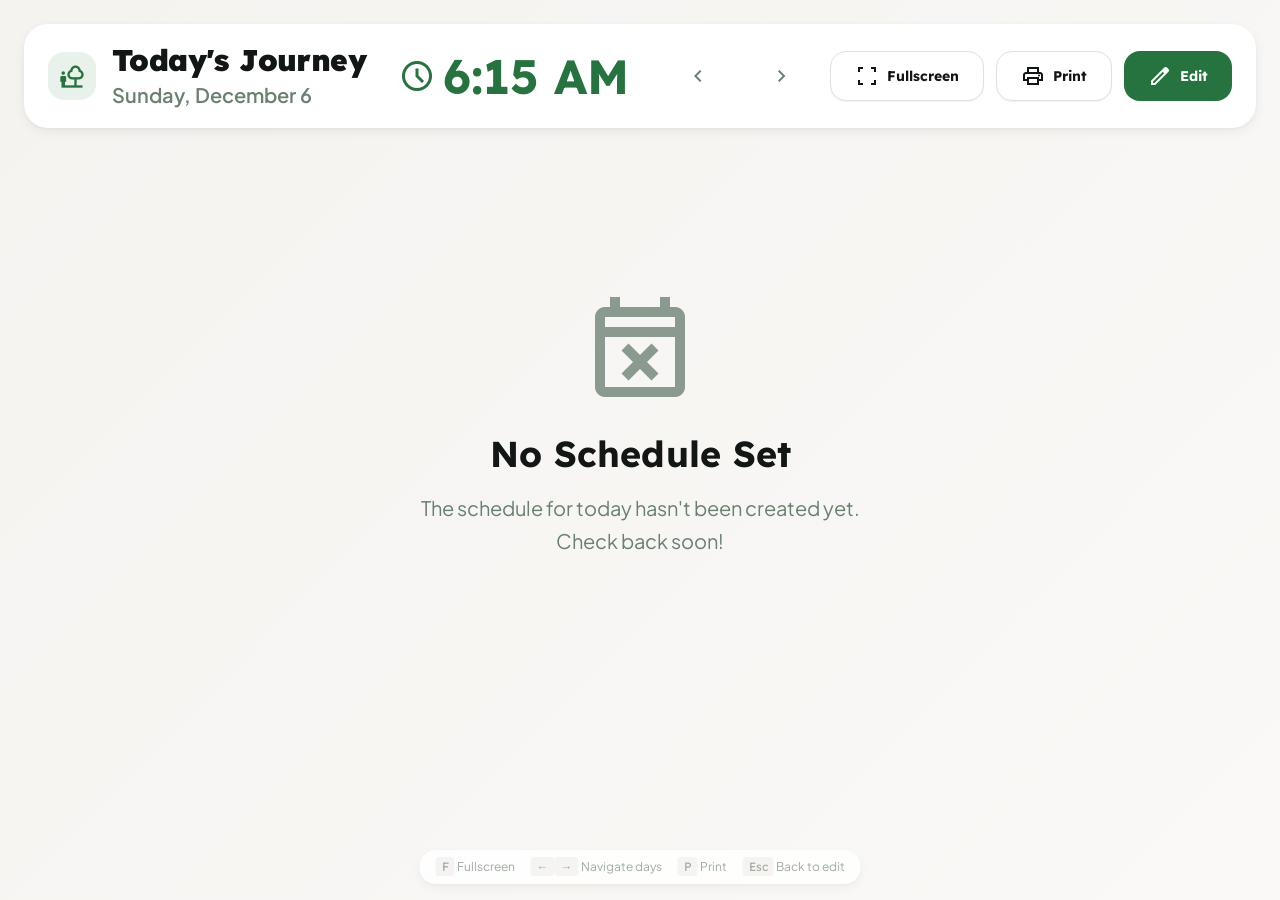
==== display.html @ 70a9ff94 "feat: add student display mode with auto-highlighting - Create display.html for student-facing view " ====
<!DOCTYPE html>
<html lang="en">
<head>
    <meta charset="UTF-8">
    <meta name="viewport" content="width=device-width, initial-scale=1.0">
    <title>Today's Schedule - Learning Circle</title>
    <meta name="description" content="Student view of today's schedule">

    <!-- Fonts -->
    <link rel="preconnect" href="https://fonts.googleapis.com">
    <link rel="preconnect" href="https://fonts.gstatic.com" crossorigin>
    <link href="https://fonts.googleapis.com/css2?family=Lexend:wght@400;500;600;700;800;900&family=Plus+Jakarta+Sans:wght@400;500;600;700&display=swap" rel="stylesheet">
    <link href="https://fonts.googleapis.com/css2?family=Material+Symbols+Outlined:wght@400;500;600&display=swap" rel="stylesheet">

    <!-- Styles -->
    <link rel="stylesheet" href="styles/main.css">
    <link rel="stylesheet" href="styles/display.css">

    <style>
        /* Additional display-specific adjustments */
        body {
            background: var(--color-bg-base);
        }
    </style>
</head>
<body>
    <div class="display-mode">
        <!-- Display Header -->
        <header class="display-header">
            <div class="display-title">
                <div class="site-logo-icon" style="width: 48px; height: 48px;">
                    <span class="material-symbols-outlined" style="font-size: 28px;">nature_people</span>
                </div>
                <div>
                    <h1>Today's Journey</h1>
                    <div class="display-date" id="display-date-label">Loading...</div>
                </div>
            </div>

            <div class="display-clock">
                <span class="material-symbols-outlined">schedule</span>
                <span id="display-clock-time">--:--</span>
            </div>

            <div class="display-actions">
                <button class="btn btn-ghost" id="display-prev-day" title="Previous day (←)">
                    <span class="material-symbols-outlined">chevron_left</span>
                </button>
                <button class="btn btn-ghost" id="display-next-day" title="Next day (→)">
                    <span class="material-symbols-outlined">chevron_right</span>
                </button>
                <button class="btn btn-secondary" id="toggle-fullscreen" title="Fullscreen (F)">
                    <span class="material-symbols-outlined">fullscreen</span>
                    <span>Fullscreen</span>
                </button>
                <button class="btn btn-secondary" id="print-schedule" title="Print (P)">
                    <span class="material-symbols-outlined">print</span>
                    <span>Print</span>
                </button>
                <button class="btn btn-primary" id="back-to-builder" title="Edit mode (Esc)">
                    <span class="material-symbols-outlined">edit</span>
                    <span>Edit</span>
                </button>
            </div>
        </header>

        <!-- Schedule Display -->
        <main id="display-schedule" class="display-schedule">
            <!-- Schedule blocks populated by JS -->
        </main>

        <!-- Keyboard shortcuts hint (shown briefly) -->
        <div class="keyboard-hints" style="
            position: fixed;
            bottom: var(--space-4);
            left: 50%;
            transform: translateX(-50%);
            display: flex;
            gap: var(--space-4);
            padding: var(--space-2) var(--space-4);
            background: var(--color-bg-surface);
            border-radius: var(--radius-lg);
            box-shadow: var(--shadow-md);
            font-size: var(--text-xs);
            color: var(--color-text-muted);
            opacity: 0.8;
        ">
            <span><kbd style="background: var(--color-bg-base); padding: 2px 6px; border-radius: 4px; font-family: var(--font-display);">F</kbd> Fullscreen</span>
            <span><kbd style="background: var(--color-bg-base); padding: 2px 6px; border-radius: 4px; font-family: var(--font-display);">←</kbd><kbd style="background: var(--color-bg-base); padding: 2px 6px; border-radius: 4px; font-family: var(--font-display);">→</kbd> Navigate days</span>
            <span><kbd style="background: var(--color-bg-base); padding: 2px 6px; border-radius: 4px; font-family: var(--font-display);">P</kbd> Print</span>
            <span><kbd style="background: var(--color-bg-base); padding: 2px 6px; border-radius: 4px; font-family: var(--font-display);">Esc</kbd> Back to edit</span>
        </div>
    </div>

    <!-- Scripts -->
    <script src="scripts/main.js"></script>
    <script src="scripts/schedule-data.js"></script>
    <script src="scripts/schedule-display.js"></script>
</body>
</html>
---- styles/main.css ----
/* ===========================================
   Main Styles - Learning Circle Classroom
   Global styles, typography, navigation
   =========================================== */

@import url('./variables.css');

/* ===== Reset & Base ===== */
*,
*::before,
*::after {
    box-sizing: border-box;
    margin: 0;
    padding: 0;
}

html {
    font-size: 16px;
    scroll-behavior: smooth;
    -webkit-font-smoothing: antialiased;
    -moz-osx-font-smoothing: grayscale;
}

body {
    font-family: var(--font-body);
    background-color: var(--color-bg-base);
    color: var(--color-text-primary);
    line-height: var(--leading-normal);
    min-height: 100vh;
    display: flex;
    flex-direction: column;
}

/* ===== Typography ===== */
h1, h2, h3, h4, h5, h6 {
    font-family: var(--font-display);
    font-weight: 700;
    line-height: var(--leading-tight);
    color: var(--color-text-primary);
}

h1 {
    font-size: var(--text-4xl);
    font-weight: 900;
    letter-spacing: -0.02em;
}

h2 {
    font-size: var(--text-2xl);
    font-weight: 700;
}

h3 {
    font-size: var(--text-xl);
    font-weight: 700;
}

h4 {
    font-size: var(--text-lg);
    font-weight: 600;
}

p {
    color: var(--color-text-secondary);
    line-height: var(--leading-relaxed);
}

a {
    color: var(--color-primary);
    text-decoration: none;
    transition: color var(--transition-fast);
}

a:hover {
    color: var(--color-primary-light);
}

/* ===== Focus States (Accessibility) ===== */
:focus-visible {
    outline: 3px solid var(--color-primary);
    outline-offset: 2px;
}

button:focus-visible,
a:focus-visible {
    outline: 3px solid var(--color-primary);
    outline-offset: 2px;
}

/* ===== Utility Classes ===== */
.font-display {
    font-family: var(--font-display);
}

.font-body {
    font-family: var(--font-body);
}

.container {
    width: 100%;
    max-width: var(--max-width);
    margin: 0 auto;
    padding: 0 var(--space-6);
}

.container-narrow {
    max-width: var(--max-width-narrow);
}

/* ===== Buttons ===== */
.btn {
    display: inline-flex;
    align-items: center;
    justify-content: center;
    gap: var(--space-2);
    font-family: var(--font-display);
    font-weight: 700;
    font-size: var(--text-sm);
    padding: var(--space-3) var(--space-6);
    border-radius: var(--radius-lg);
    border: none;
    cursor: pointer;
    transition: all var(--transition-base);
    text-decoration: none;
}

.btn:disabled {
    opacity: 0.5;
    cursor: not-allowed;
}

.btn-primary {
    background-color: var(--color-primary);
    color: var(--color-text-inverse);
    box-shadow: var(--shadow-sm);
}

.btn-primary:hover:not(:disabled) {
    background-color: var(--color-primary-light);
    box-shadow: var(--shadow-primary);
    transform: translateY(-1px);
}

.btn-primary:active:not(:disabled) {
    transform: translateY(0);
    box-shadow: var(--shadow-sm);
}

.btn-secondary {
    background-color: var(--color-bg-surface);
    color: var(--color-text-primary);
    border: 1px solid var(--color-border);
    box-shadow: var(--shadow-sm);
}

.btn-secondary:hover:not(:disabled) {
    border-color: var(--color-primary);
    color: var(--color-primary);
    box-shadow: var(--shadow-md);
}

.btn-ghost {
    background-color: transparent;
    color: var(--color-text-secondary);
}

.btn-ghost:hover:not(:disabled) {
    background-color: var(--color-primary-10);
    color: var(--color-primary);
}

.btn-lg {
    padding: var(--space-4) var(--space-8);
    font-size: var(--text-base);
}

.btn-sm {
    padding: var(--space-2) var(--space-4);
    font-size: var(--text-xs);
}

/* ===== Cards ===== */
.card {
    background-color: var(--color-bg-surface);
    border-radius: var(--radius-xl);
    box-shadow: var(--shadow-md);
    overflow: hidden;
    transition: all var(--transition-base);
}

.card:hover {
    box-shadow: var(--shadow-lg);
}

.card-body {
    padding: var(--space-6);
}

/* ===== Header / Navigation ===== */
.site-header {
    position: sticky;
    top: 0;
    z-index: var(--z-sticky);
    background-color: var(--color-bg-overlay);
    backdrop-filter: blur(12px);
    -webkit-backdrop-filter: blur(12px);
    border-bottom: 1px solid var(--color-border);
    height: var(--header-height);
}

.site-header .container {
    display: flex;
    align-items: center;
    justify-content: space-between;
    height: 100%;
}

.site-logo {
    display: flex;
    align-items: center;
    gap: var(--space-3);
    text-decoration: none;
}

.site-logo-icon {
    width: 40px;
    height: 40px;
    display: flex;
    align-items: center;
    justify-content: center;
    background-color: var(--color-primary-10);
    color: var(--color-primary);
    border-radius: var(--radius-lg);
}

.site-logo-text {
    display: flex;
    flex-direction: column;
}

.site-logo-name {
    font-family: var(--font-display);
    font-weight: 700;
    font-size: var(--text-lg);
    color: var(--color-text-primary);
    line-height: 1.2;
}

.site-logo-subtitle {
    font-size: var(--text-xs);
    color: var(--color-muted-green);
    font-weight: 500;
}

/* Main Navigation */
.main-nav {
    display: none;
    align-items: center;
    gap: var(--space-8);
}

@media (min-width: 768px) {
    .main-nav {
        display: flex;
    }
}

.nav-link {
    font-family: var(--font-display);
    font-size: var(--text-sm);
    font-weight: 500;
    color: var(--color-muted-green);
    text-decoration: none;
    padding: var(--space-2) 0;
    border-bottom: 2px solid transparent;
    transition: all var(--transition-fast);
}

.nav-link:hover {
    color: var(--color-primary);
}

.nav-link.active {
    color: var(--color-primary);
    font-weight: 600;
    border-bottom-color: var(--color-primary);
}

/* Mobile Menu Button */
.mobile-menu-btn {
    display: flex;
    align-items: center;
    justify-content: center;
    width: 44px;
    height: 44px;
    background: none;
    border: none;
    color: var(--color-text-primary);
    cursor: pointer;
    border-radius: var(--radius-md);
}

.mobile-menu-btn:hover {
    background-color: var(--color-primary-10);
}

@media (min-width: 768px) {
    .mobile-menu-btn {
        display: none;
    }
}

/* Mobile Navigation Drawer */
.mobile-nav {
    display: none;
    position: fixed;
    top: var(--header-height);
    left: 0;
    right: 0;
    bottom: 0;
    background-color: var(--color-bg-surface);
    z-index: var(--z-modal);
    padding: var(--space-6);
    flex-direction: column;
    gap: var(--space-4);
}

.mobile-nav.open {
    display: flex;
}

@media (min-width: 768px) {
    .mobile-nav {
        display: none !important;
    }
}

.mobile-nav .nav-link {
    font-size: var(--text-lg);
    padding: var(--space-4);
    border-radius: var(--radius-lg);
    border-bottom: none;
}

.mobile-nav .nav-link:hover,
.mobile-nav .nav-link.active {
    background-color: var(--color-primary-10);
}

/* ===== Footer ===== */
.site-footer {
    margin-top: auto;
    background-color: var(--color-bg-surface);
    border-top: 1px solid var(--color-border);
    padding: var(--space-12) 0;
}

.footer-content {
    display: grid;
    grid-template-columns: 1fr;
    gap: var(--space-8);
}

@media (min-width: 768px) {
    .footer-content {
        grid-template-columns: 2fr 1fr 1fr;
    }
}

.footer-brand {
    display: flex;
    flex-direction: column;
    gap: var(--space-4);
}

.footer-brand p {
    max-width: 360px;
    font-size: var(--text-sm);
}

.footer-section h4 {
    font-size: var(--text-sm);
    font-weight: 700;
    margin-bottom: var(--space-4);
    color: var(--color-text-primary);
}

.footer-links {
    list-style: none;
    display: flex;
    flex-direction: column;
    gap: var(--space-3);
}

.footer-links a {
    font-size: var(--text-sm);
    color: var(--color-text-secondary);
}

.footer-links a:hover {
    color: var(--color-primary);
}

.footer-bottom {
    margin-top: var(--space-8);
    padding-top: var(--space-8);
    border-top: 1px solid var(--color-border);
    text-align: center;
    font-size: var(--text-xs);
    color: var(--color-text-muted);
}

/* ===== Main Content Area ===== */
.main-content {
    flex: 1;
    padding: var(--space-8) 0;
}

/* ===== Page Hero ===== */
.page-hero {
    position: relative;
    height: 480px;
    border-radius: var(--radius-xl);
    overflow: hidden;
    margin-bottom: var(--space-12);
    box-shadow: var(--shadow-lg);
}

.page-hero-bg {
    position: absolute;
    inset: 0;
    background-size: cover;
    background-position: center;
    transition: transform 0.7s ease;
}

.page-hero:hover .page-hero-bg {
    transform: scale(1.05);
}

.page-hero-overlay {
    position: absolute;
    inset: 0;
    background: linear-gradient(rgba(0, 0, 0, 0.2), rgba(0, 0, 0, 0.5));
}

.page-hero-content {
    position: relative;
    z-index: 1;
    height: 100%;
    display: flex;
    flex-direction: column;
    align-items: center;
    justify-content: center;
    text-align: center;
    padding: var(--space-8);
    color: white;
}

.page-hero-content h1 {
    color: white;
    font-size: var(--text-5xl);
    margin-bottom: var(--space-4);
}

.page-hero-content p {
    color: rgba(255, 255, 255, 0.9);
    font-size: var(--text-xl);
    max-width: 640px;
    margin-bottom: var(--space-8);
}

.page-hero-actions {
    display: flex;
    gap: var(--space-4);
    flex-wrap: wrap;
    justify-content: center;
}

/* ===== Section Styles ===== */
.section {
    margin-bottom: var(--space-12);
}

.section-header {
    display: flex;
    align-items: center;
    justify-content: space-between;
    margin-bottom: var(--space-6);
}

.section-title {
    font-size: var(--text-2xl);
}

/* ===== Grid Layouts ===== */
.grid {
    display: grid;
    gap: var(--space-6);
}

.grid-2 {
    grid-template-columns: repeat(1, 1fr);
}

.grid-3 {
    grid-template-columns: repeat(1, 1fr);
}

@media (min-width: 640px) {
    .grid-2 {
        grid-template-columns: repeat(2, 1fr);
    }
}

@media (min-width: 768px) {
    .grid-3 {
        grid-template-columns: repeat(3, 1fr);
    }
}

/* ===== Icon Styles ===== */
.icon {
    display: inline-flex;
    align-items: center;
    justify-content: center;
}

.icon-box {
    width: 48px;
    height: 48px;
    border-radius: var(--radius-lg);
    display: flex;
    align-items: center;
    justify-content: center;
    transition: all var(--transition-base);
}

.icon-box-primary {
    background-color: var(--color-primary-10);
    color: var(--color-primary);
}

.icon-box-sky {
    background-color: var(--color-sky-blue-10);
    color: var(--color-sky-blue);
}

.icon-box-earth {
    background-color: var(--color-earth-brown-10);
    color: var(--color-earth-brown);
}

.icon-box-ochre {
    background-color: var(--color-ochre-10);
    color: var(--color-ochre);
}

/* ===== Material Icons Font Config ===== */
.material-symbols-outlined {
    font-variation-settings: 'FILL' 0, 'wght' 400, 'GRAD' 0, 'opsz' 24;
}

/* ===== Accessibility ===== */
.sr-only {
    position: absolute;
    width: 1px;
    height: 1px;
    padding: 0;
    margin: -1px;
    overflow: hidden;
    clip: rect(0, 0, 0, 0);
    white-space: nowrap;
    border: 0;
}

/* Skip to content link */
.skip-link {
    position: absolute;
    top: -100%;
    left: var(--space-4);
    z-index: 9999;
    padding: var(--space-3) var(--space-6);
    background: var(--color-primary);
    color: white;
    border-radius: var(--radius-md);
    font-weight: 600;
}

.skip-link:focus {
    top: var(--space-4);
}

/* ===== Animations ===== */
@keyframes fadeIn {
    from {
        opacity: 0;
    }
    to {
        opacity: 1;
    }
}

@keyframes slideUp {
    from {
        opacity: 0;
        transform: translateY(20px);
    }
    to {
        opacity: 1;
        transform: translateY(0);
    }
}

@keyframes pulse {
    0%, 100% {
        opacity: 1;
    }
    50% {
        opacity: 0.6;
    }
}

.animate-fade-in {
    animation: fadeIn var(--transition-slow) ease forwards;
}

.animate-slide-up {
    animation: slideUp var(--transition-slow) ease forwards;
}

.animate-pulse {
    animation: pulse 2s ease-in-out infinite;
}

/* ===== Print Styles ===== */
@media print {
    .site-header,
    .site-footer,
    .btn,
    .no-print {
        display: none !important;
    }

    body {
        background: white;
        color: black;
    }

    .card {
        box-shadow: none;
        border: 1px solid #ddd;
    }
}
---- styles/display.css ----
/* ===========================================
   Student Display Mode Styles
   Large visuals, minimal clutter, high contrast
   Optimized for smartboard/projector viewing
   =========================================== */

/* ===== Display Mode Container ===== */
.display-mode {
    min-height: 100vh;
    background: linear-gradient(135deg, var(--color-bg-base) 0%, var(--color-bg-elevated) 100%);
    padding: var(--space-6);
}

.display-mode.fullscreen {
    padding: var(--space-4);
}

/* ===== Display Header ===== */
.display-header {
    display: flex;
    align-items: center;
    justify-content: space-between;
    padding: var(--space-4) var(--space-6);
    background: var(--color-bg-surface);
    border-radius: var(--radius-xl);
    box-shadow: var(--shadow-md);
    margin-bottom: var(--space-6);
}

.display-title {
    display: flex;
    align-items: center;
    gap: var(--space-4);
}

.display-title h1 {
    font-size: var(--text-3xl);
    font-weight: 900;
}

.display-date {
    font-size: var(--text-xl);
    color: var(--color-text-secondary);
    font-weight: 600;
}

.display-clock {
    font-family: var(--font-display);
    font-size: var(--text-4xl);
    font-weight: 700;
    color: var(--color-primary);
    display: flex;
    align-items: center;
    gap: var(--space-2);
}

.display-clock .material-symbols-outlined {
    font-size: 36px;
}

.display-actions {
    display: flex;
    gap: var(--space-3);
}

/* ===== Schedule Display Grid ===== */
.display-schedule {
    display: flex;
    flex-direction: column;
    gap: var(--space-4);
}

/* ===== Display Block ===== */
.display-block {
    display: flex;
    align-items: center;
    gap: var(--space-6);
    padding: var(--space-6);
    background: var(--color-bg-surface);
    border-radius: var(--radius-xl);
    box-shadow: var(--shadow-md);
    border-left: 8px solid var(--block-color, var(--color-primary));
    transition: all 0.5s ease;
    position: relative;
    overflow: hidden;
}

.display-block::before {
    content: '';
    position: absolute;
    top: 0;
    left: 0;
    right: 0;
    bottom: 0;
    background: linear-gradient(90deg, var(--block-color) 0%, transparent 100%);
    opacity: 0;
    transition: opacity 0.5s ease;
    pointer-events: none;
}

/* Current block - highly visible */
.display-block.is-current {
    transform: scale(1.02);
    box-shadow:
        0 0 0 4px var(--color-primary),
        var(--shadow-xl);
    background: linear-gradient(90deg, var(--color-primary-10) 0%, var(--color-bg-surface) 100%);
}

.display-block.is-current::before {
    opacity: 0.05;
}

.display-block.is-current .display-block-time {
    color: var(--color-primary);
}

/* Completed blocks - subtle */
.display-block.is-completed {
    opacity: 0.5;
}

.display-block.is-completed .display-block-icon {
    filter: grayscale(50%);
}

/* Upcoming blocks - normal */
.display-block.is-upcoming {
    opacity: 0.9;
}

/* ===== Block Order Number ===== */
.display-block-order {
    width: 60px;
    height: 60px;
    border-radius: 50%;
    background: var(--color-bg-base);
    display: flex;
    align-items: center;
    justify-content: center;
    font-family: var(--font-display);
    font-size: var(--text-2xl);
    font-weight: 900;
    color: var(--color-text-muted);
    flex-shrink: 0;
}

.display-block.is-current .display-block-order {
    background: var(--color-primary);
    color: white;
    box-shadow: var(--shadow-primary);
}

/* ===== Block Icon ===== */
.display-block-icon {
    width: 100px;
    height: 100px;
    border-radius: var(--radius-xl);
    display: flex;
    align-items: center;
    justify-content: center;
    padding: var(--space-4);
    flex-shrink: 0;
    transition: transform 0.3s ease;
}

.display-block.is-current .display-block-icon {
    transform: scale(1.1);
}

.display-block-icon img {
    width: 100%;
    height: 100%;
    object-fit: contain;
}

/* ===== Block Content ===== */
.display-block-content {
    flex: 1;
    min-width: 0;
}

.display-block-label {
    font-family: var(--font-display);
    font-size: var(--text-3xl);
    font-weight: 800;
    color: var(--color-text-primary);
    margin-bottom: var(--space-2);
    line-height: 1.2;
}

.display-block.is-current .display-block-label {
    color: var(--color-primary-dark);
}

.display-block-time {
    font-family: var(--font-display);
    font-size: var(--text-xl);
    font-weight: 600;
    color: var(--color-text-secondary);
    display: flex;
    align-items: center;
    gap: var(--space-2);
}

.display-block-time .material-symbols-outlined {
    font-size: 24px;
}

.display-block-duration {
    display: inline-flex;
    align-items: center;
    gap: var(--space-1);
    padding: var(--space-2) var(--space-3);
    background: var(--color-bg-base);
    border-radius: var(--radius-md);
    font-size: var(--text-base);
    color: var(--color-text-muted);
    margin-left: var(--space-3);
}

/* ===== Current Indicator ===== */
.current-indicator {
    display: none;
    align-items: center;
    gap: var(--space-2);
    padding: var(--space-2) var(--space-4);
    background: var(--color-primary);
    color: white;
    border-radius: var(--radius-full);
    font-family: var(--font-display);
    font-weight: 700;
    font-size: var(--text-sm);
    text-transform: uppercase;
    letter-spacing: 0.05em;
    animation: pulse 2s ease-in-out infinite;
}

.display-block.is-current .current-indicator {
    display: flex;
}

@keyframes pulse {
    0%, 100% {
        opacity: 1;
        transform: scale(1);
    }
    50% {
        opacity: 0.8;
        transform: scale(1.05);
    }
}

/* ===== Progress Bar ===== */
.display-block-progress {
    position: absolute;
    bottom: 0;
    left: 0;
    height: 6px;
    background: var(--color-primary);
    border-radius: 0 3px 3px 0;
    transition: width 1s linear;
}

/* ===== Empty State ===== */
.display-empty {
    display: flex;
    flex-direction: column;
    align-items: center;
    justify-content: center;
    min-height: 60vh;
    text-align: center;
    padding: var(--space-12);
}

.display-empty .material-symbols-outlined {
    font-size: 120px;
    color: var(--color-text-muted);
    margin-bottom: var(--space-6);
}

.display-empty h2 {
    font-size: var(--text-4xl);
    margin-bottom: var(--space-4);
}

.display-empty p {
    font-size: var(--text-xl);
    max-width: 480px;
}

/* ===== Fullscreen Mode ===== */
.display-mode.fullscreen .display-header {
    padding: var(--space-3) var(--space-4);
    margin-bottom: var(--space-4);
}

.display-mode.fullscreen .display-title h1 {
    font-size: var(--text-2xl);
}

.display-mode.fullscreen .display-block {
    padding: var(--space-4);
    gap: var(--space-4);
}

.display-mode.fullscreen .display-block-icon {
    width: 80px;
    height: 80px;
}

.display-mode.fullscreen .display-block-label {
    font-size: var(--text-2xl);
}

.display-mode.fullscreen .display-block-order {
    width: 48px;
    height: 48px;
    font-size: var(--text-xl);
}

/* ===== Large Display Mode (for projector) ===== */
@media (min-width: 1200px) {
    .display-block-icon {
        width: 120px;
        height: 120px;
    }

    .display-block-label {
        font-size: var(--text-4xl);
    }

    .display-block-time {
        font-size: var(--text-2xl);
    }

    .display-clock {
        font-size: var(--text-5xl);
    }
}

/* ===== Print Styles ===== */
@media print {
    .display-mode {
        background: white;
        padding: 0;
    }

    .display-header {
        box-shadow: none;
        border: 1px solid #ddd;
    }

    .display-actions {
        display: none;
    }

    .display-block {
        box-shadow: none;
        border: 1px solid #ddd;
        break-inside: avoid;
    }

    .display-block.is-current {
        box-shadow: none;
        border: 3px solid var(--color-primary);
    }
}

/* ===== Animations ===== */
@keyframes slideIn {
    from {
        opacity: 0;
        transform: translateX(-20px);
    }
    to {
        opacity: 1;
        transform: translateX(0);
    }
}

.display-block {
    animation: slideIn 0.5s ease forwards;
}

.display-block:nth-child(1) { animation-delay: 0.05s; }
.display-block:nth-child(2) { animation-delay: 0.1s; }
.display-block:nth-child(3) { animation-delay: 0.15s; }
.display-block:nth-child(4) { animation-delay: 0.2s; }
.display-block:nth-child(5) { animation-delay: 0.25s; }
.display-block:nth-child(6) { animation-delay: 0.3s; }
.display-block:nth-child(7) { animation-delay: 0.35s; }
.display-block:nth-child(8) { animation-delay: 0.4s; }
.display-block:nth-child(9) { animation-delay: 0.45s; }
.display-block:nth-child(10) { animation-delay: 0.5s; }

/* ===== Break Blocks - Distinct Style ===== */
.display-block.is-break {
    border-left-color: var(--color-ochre);
    background: linear-gradient(90deg, var(--color-ochre-10) 0%, var(--color-bg-surface) 30%);
}

.display-block.is-break.is-current {
    box-shadow:
        0 0 0 4px var(--color-ochre),
        var(--shadow-xl);
}

.display-block.is-break .display-block-order {
    background: var(--color-ochre-10);
    color: var(--color-ochre);
}

.display-block.is-break.is-current .display-block-order {
    background: var(--color-ochre);
    color: white;
}

.display-block.is-break .current-indicator {
    background: var(--color-ochre);
}
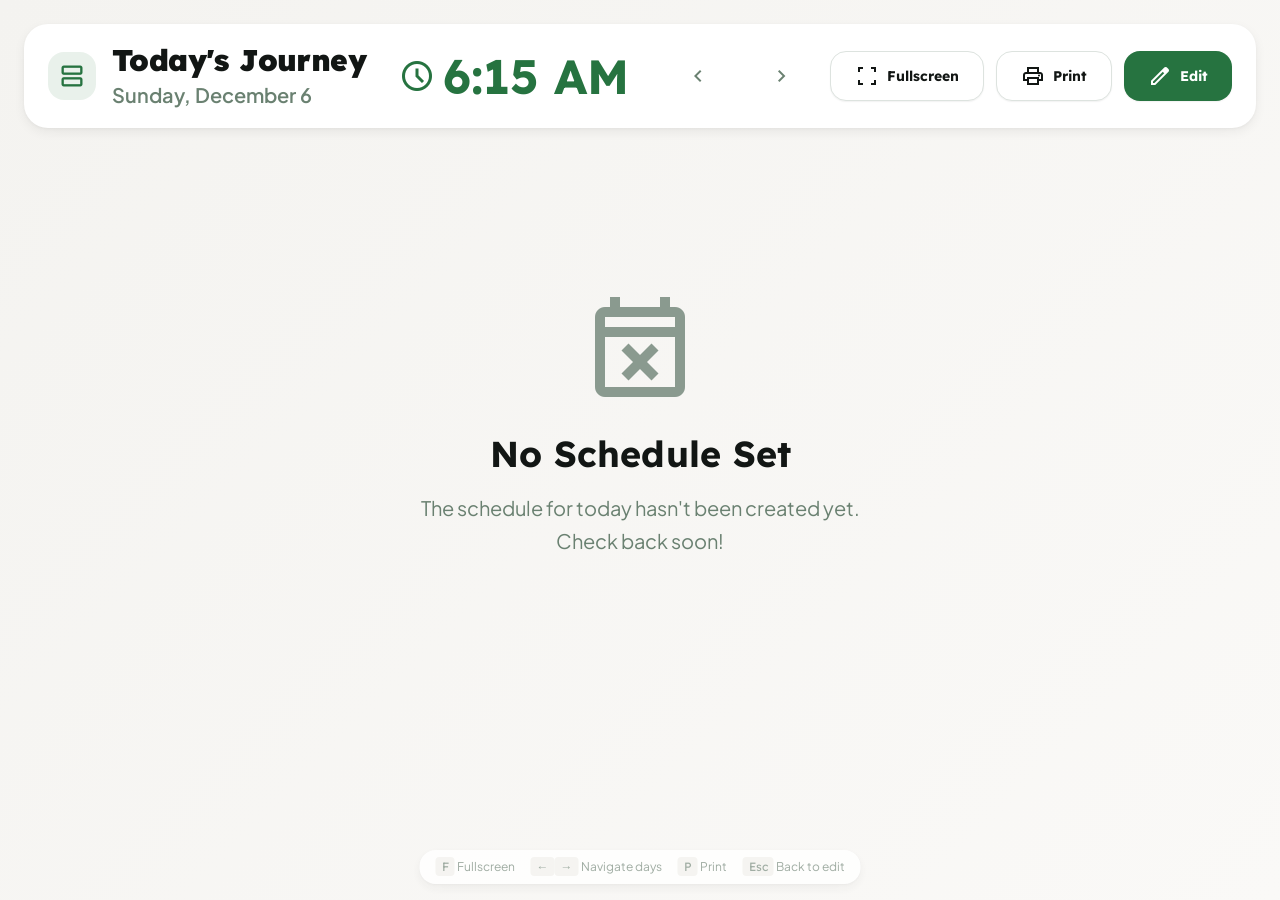
==== commit d0b292c8: "refactor: redesign homepage as teacher tools dashboard - Redesign index.html as a clean teacher tool" ====
--- a/display.html
+++ b/display.html
@@ -3,8 +3,11 @@
 <head>
     <meta charset="UTF-8">
     <meta name="viewport" content="width=device-width, initial-scale=1.0">
-    <title>Today's Schedule - Learning Circle</title>
+    <title>Student Display - Teacher Tools</title>
     <meta name="description" content="Student view of today's schedule">
+
+    <!-- Favicon -->
+    <link rel="icon" type="image/svg+xml" href="favicon.svg">
 
     <!-- Fonts -->
     <link rel="preconnect" href="https://fonts.googleapis.com">
@@ -29,7 +32,7 @@
         <header class="display-header">
             <div class="display-title">
                 <div class="site-logo-icon" style="width: 48px; height: 48px;">
-                    <span class="material-symbols-outlined" style="font-size: 28px;">nature_people</span>
+                    <span class="material-symbols-outlined" style="font-size: 28px;">view_agenda</span>
                 </div>
                 <div>
                     <h1>Today's Journey</h1>
--- a/styles/display.css
+++ b/styles/display.css
@@ -76,10 +76,14 @@
     align-items: center;
     gap: var(--space-6);
     padding: var(--space-6);
-    background: var(--color-bg-surface);
+    background: linear-gradient(135deg,
+        var(--color-bg-surface) 0%,
+        color-mix(in srgb, var(--block-color, var(--color-primary)) 6%, var(--color-bg-base)) 100%);
     border-radius: var(--radius-xl);
-    box-shadow: var(--shadow-md);
-    border-left: 8px solid var(--block-color, var(--color-primary));
+    box-shadow:
+        0 4px 16px rgba(0, 0, 0, 0.06),
+        0 2px 4px rgba(0, 0, 0, 0.03);
+    border-left: 10px solid var(--block-color, var(--color-primary));
     transition: all 0.5s ease;
     position: relative;
     overflow: hidden;
@@ -89,89 +93,136 @@
     content: '';
     position: absolute;
     top: 0;
+    right: 0;
+    width: 200px;
+    height: 100%;
+    background: linear-gradient(90deg, transparent 0%, color-mix(in srgb, var(--block-color, var(--color-primary)) 10%, transparent) 100%);
+    pointer-events: none;
+}
+
+.display-block::after {
+    content: '';
+    position: absolute;
+    top: 0;
     left: 0;
-    right: 0;
-    bottom: 0;
-    background: linear-gradient(90deg, var(--block-color) 0%, transparent 100%);
-    opacity: 0;
-    transition: opacity 0.5s ease;
-    pointer-events: none;
+    width: 100%;
+    height: 4px;
+    background: linear-gradient(90deg,
+        var(--block-color, var(--color-primary)) 0%,
+        color-mix(in srgb, var(--block-color, var(--color-primary)) 50%, white) 50%,
+        transparent 100%);
+    opacity: 0.6;
 }
 
 /* Current block - highly visible */
 .display-block.is-current {
-    transform: scale(1.02);
-    box-shadow:
-        0 0 0 4px var(--color-primary),
-        var(--shadow-xl);
-    background: linear-gradient(90deg, var(--color-primary-10) 0%, var(--color-bg-surface) 100%);
+    transform: scale(1.03);
+    box-shadow:
+        0 0 0 5px var(--block-color, var(--color-primary)),
+        0 12px 40px color-mix(in srgb, var(--block-color, var(--color-primary)) 30%, transparent),
+        0 4px 12px rgba(0, 0, 0, 0.08);
+    background: linear-gradient(135deg,
+        color-mix(in srgb, var(--block-color, var(--color-primary)) 12%, white) 0%,
+        color-mix(in srgb, var(--block-color, var(--color-primary)) 18%, var(--color-bg-base)) 100%);
+    border-left-width: 12px;
 }
 
 .display-block.is-current::before {
-    opacity: 0.05;
+    opacity: 1;
+    background: linear-gradient(90deg, transparent 0%, color-mix(in srgb, var(--block-color, var(--color-primary)) 15%, transparent) 100%);
+}
+
+.display-block.is-current::after {
+    opacity: 1;
+    height: 6px;
 }
 
 .display-block.is-current .display-block-time {
-    color: var(--color-primary);
+    color: var(--block-color, var(--color-primary));
+    font-weight: 700;
 }
 
 /* Completed blocks - subtle */
 .display-block.is-completed {
-    opacity: 0.5;
+    opacity: 0.55;
+    transform: scale(0.98);
 }
 
 .display-block.is-completed .display-block-icon {
-    filter: grayscale(50%);
+    filter: grayscale(40%) brightness(1.1);
 }
 
 /* Upcoming blocks - normal */
 .display-block.is-upcoming {
-    opacity: 0.9;
-}
-
-/* ===== Block Order Number ===== */
-.display-block-order {
-    width: 60px;
-    height: 60px;
-    border-radius: 50%;
-    background: var(--color-bg-base);
+    opacity: 0.92;
+}
+
+/* ===== Block Time Badge (replaces order number) ===== */
+.display-block-time-badge {
+    min-width: 140px;
+    padding: var(--space-3) var(--space-4);
+    border-radius: var(--radius-lg);
+    background: linear-gradient(145deg,
+        color-mix(in srgb, var(--block-color, var(--color-primary)) 15%, var(--color-bg-base)) 0%,
+        color-mix(in srgb, var(--block-color, var(--color-primary)) 25%, var(--color-bg-base)) 100%);
     display: flex;
     align-items: center;
     justify-content: center;
     font-family: var(--font-display);
-    font-size: var(--text-2xl);
-    font-weight: 900;
-    color: var(--color-text-muted);
+    font-size: var(--text-lg);
+    font-weight: 700;
+    color: var(--block-color, var(--color-text-primary));
     flex-shrink: 0;
-}
-
-.display-block.is-current .display-block-order {
-    background: var(--color-primary);
+    box-shadow:
+        inset 0 2px 4px rgba(255, 255, 255, 0.2),
+        0 2px 8px color-mix(in srgb, var(--block-color, var(--color-primary)) 15%, transparent);
+    transition: all 0.3s ease;
+    text-align: center;
+    white-space: nowrap;
+}
+
+.display-block.is-current .display-block-time-badge {
+    background: linear-gradient(145deg,
+        var(--block-color, var(--color-primary)) 0%,
+        color-mix(in srgb, var(--block-color, var(--color-primary)) 80%, black) 100%);
     color: white;
-    box-shadow: var(--shadow-primary);
+    box-shadow:
+        inset 0 2px 4px rgba(255, 255, 255, 0.3),
+        0 4px 16px color-mix(in srgb, var(--block-color, var(--color-primary)) 40%, transparent);
+    transform: scale(1.05);
 }
 
 /* ===== Block Icon ===== */
 .display-block-icon {
-    width: 100px;
-    height: 100px;
+    width: 110px;
+    height: 110px;
     border-radius: var(--radius-xl);
     display: flex;
     align-items: center;
     justify-content: center;
     padding: var(--space-4);
     flex-shrink: 0;
-    transition: transform 0.3s ease;
+    background: linear-gradient(145deg,
+        color-mix(in srgb, var(--block-color, var(--color-primary)) 20%, white) 0%,
+        color-mix(in srgb, var(--block-color, var(--color-primary)) 35%, white) 100%);
+    box-shadow:
+        inset 0 3px 8px rgba(255, 255, 255, 0.5),
+        0 4px 16px color-mix(in srgb, var(--block-color, var(--color-primary)) 25%, transparent);
+    transition: all 0.3s ease;
 }
 
 .display-block.is-current .display-block-icon {
-    transform: scale(1.1);
+    transform: scale(1.15) rotate(-3deg);
+    box-shadow:
+        inset 0 3px 8px rgba(255, 255, 255, 0.6),
+        0 8px 24px color-mix(in srgb, var(--block-color, var(--color-primary)) 40%, transparent);
 }
 
 .display-block-icon img {
     width: 100%;
     height: 100%;
     object-fit: contain;
+    filter: drop-shadow(0 2px 4px rgba(0, 0, 0, 0.15));
 }
 
 /* ===== Block Content ===== */
@@ -207,6 +258,13 @@
     font-size: 24px;
 }
 
+.display-block-notes {
+    font-size: var(--text-lg);
+    color: var(--color-text-secondary);
+    margin-bottom: var(--space-2);
+    font-style: italic;
+}
+
 .display-block-duration {
     display: inline-flex;
     align-items: center;
@@ -216,7 +274,10 @@
     border-radius: var(--radius-md);
     font-size: var(--text-base);
     color: var(--color-text-muted);
-    margin-left: var(--space-3);
+}
+
+.display-block-duration .material-symbols-outlined {
+    font-size: 16px;
 }
 
 /* ===== Current Indicator ===== */
@@ -313,10 +374,10 @@
     font-size: var(--text-2xl);
 }
 
-.display-mode.fullscreen .display-block-order {
-    width: 48px;
-    height: 48px;
-    font-size: var(--text-xl);
+.display-mode.fullscreen .display-block-time-badge {
+    min-width: 100px;
+    padding: var(--space-2) var(--space-3);
+    font-size: var(--text-base);
 }
 
 /* ===== Large Display Mode (for projector) ===== */
@@ -406,12 +467,12 @@
         var(--shadow-xl);
 }
 
-.display-block.is-break .display-block-order {
+.display-block.is-break .display-block-time-badge {
     background: var(--color-ochre-10);
     color: var(--color-ochre);
 }
 
-.display-block.is-break.is-current .display-block-order {
+.display-block.is-break.is-current .display-block-time-badge {
     background: var(--color-ochre);
     color: white;
 }
